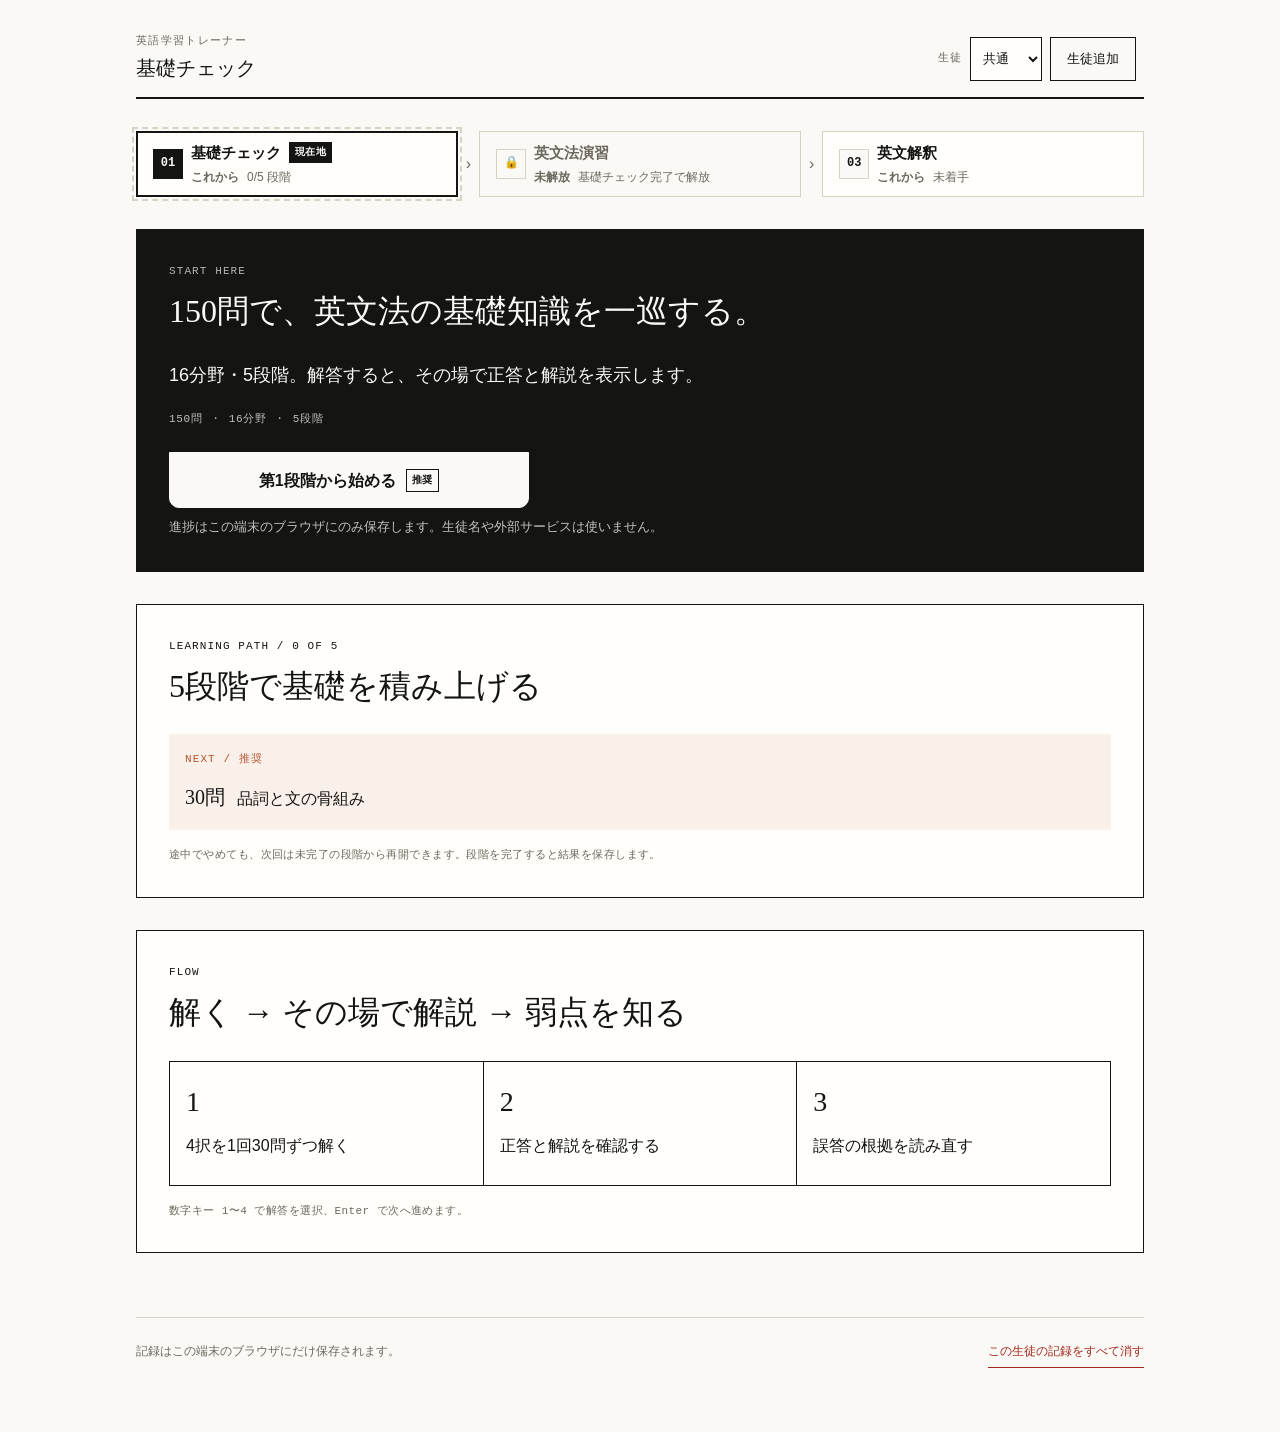
==== index.html @ fbacd0f4 "3モジュールを単一アプリへ統合 基礎チェック・英文法演習・英文解釈を、共通のシェルに差し込む 1つのアプリへ統合した。  - 生徒識別を shared/identity.js に一本化（従来は 生徒I" ====
<!doctype html>
<html lang="ja">
<head>
  <meta charset="utf-8">
  <meta name="viewport" content="width=device-width, initial-scale=1">
  <meta name="description" content="基礎チェック・英文法演習・英文解釈を1つにまとめた英語学習トレーナー">
  <title>英語学習トレーナー</title>
  <link rel="icon" href="data:,">
  <link rel="stylesheet" href="shared/styles.css?v=20260726-unified">
  <!-- 表示中のモジュールのCSSだけをここへ差し込む（router.js が切り替える） -->
  <link rel="stylesheet" id="moduleStyles">
</head>
<body>
  <noscript>このアプリの利用にはJavaScriptが必要です。</noscript>
  <!-- 生徒別クラウド同期。9プロジェクトで共有している vendored ファイルのため編集しない。 -->
  <script src="shared/vendor/harness/cloud.js?v=0.1.0"></script>
  <script type="module" src="shared/shell.js?v=20260726-unified"></script>
</body>
</html>
---- shared/styles.css ----
/* ============================================================
   shared/styles.css — デザイントークンの唯一の定義 ＋ シェルの外装

   統合前は3つのstyles.cssが各自 :root を定義し、状態色の名前が
   green/ok・red/ng/danger・amber/warn とばらついていた。
   ここに集約し、モジュール側はトークンを再定義しない。

   余白は「役割で固定」する。整列改修で採用した規則を正本とする:
     グループ内の最大余白(16) < グループ間の最小余白(32)
   ============================================================ */

:root {
  /* 色 */
  --ink: #141413;
  --parchment: #faf9f6;
  --paper: #fffefa;
  --line: #d8d2c4;
  --muted: #6d685e;
  --clay: #b5532e;
  --ok: #16733a;
  --ng: #a5271c;
  --warn: #8a5d00;

  /* 書体 */
  --sans: "Segoe UI", "Hiragino Kaku Gothic ProN", Meiryo, sans-serif;
  --serif: Georgia, "Hiragino Mincho ProN", "Yu Mincho", serif;
  --mono: "JetBrains Mono", Consolas, monospace;

  /* 余白（役割で固定し、全モジュールで再利用する） */
  --gap-inline: 4px;
  --gap-tight: 8px;
  --gap-group: 16px;
  --gap-section: 32px;
  --gap-band: 64px;

  /* レイアウト */
  --content-max: 1040px;
  --tap-min: 44px;
}

* { box-sizing: border-box; }

body {
  margin: 0;
  background: var(--parchment);
  color: var(--ink);
  font-family: var(--sans);
  line-height: 1.7;
}

button { font: inherit; }

button:focus-visible,
a:focus-visible,
select:focus-visible {
  outline: 3px solid var(--clay);
  outline-offset: 3px;
}

h1, h2, h3, p { margin-top: 0; }
h1 { font-family: var(--serif); font-size: 20px; font-weight: 500; line-height: 1.3; margin-bottom: 0; }
h2 { font-family: var(--serif); font-size: 32px; font-weight: 500; line-height: 1.3; }
h3 { font-size: 18px; line-height: 1.45; }

.muted { color: var(--muted); }
.hidden { display: none !important; }

/* ---- シェル外装 ------------------------------------------- */

.appShell {
  max-width: var(--content-max);
  margin: 0 auto;
  padding: var(--gap-section) var(--gap-group) var(--gap-band);
}

.appHeader {
  border-bottom: 2px solid var(--ink);
  padding-bottom: var(--gap-group);
  margin-bottom: var(--gap-section);
}

.appHeader__row {
  display: flex;
  flex-wrap: wrap;
  align-items: flex-end;
  justify-content: space-between;
  gap: var(--gap-group);
}

.appHeader__brand .eyebrow {
  font-family: var(--mono);
  font-size: 11px;
  letter-spacing: .12em;
  text-transform: uppercase;
  color: var(--muted);
  margin: 0 0 var(--gap-inline);
}

/* ---- 生徒切替・設定 --------------------------------------- */

.appHeader__tools {
  display: flex;
  align-items: center;
  gap: var(--gap-tight);
  flex-wrap: wrap;
}

.studentPicker {
  display: flex;
  align-items: center;
  gap: var(--gap-tight);
}

.studentPicker label {
  font-family: var(--mono);
  font-size: 11px;
  letter-spacing: .08em;
  text-transform: uppercase;
  color: var(--muted);
}

.studentPicker select {
  min-height: var(--tap-min);
  border: 1px solid var(--ink);
  border-radius: 0;
  background: var(--paper);
  color: var(--ink);
  padding: var(--gap-tight) var(--gap-group) var(--gap-tight) var(--gap-tight);
}

.ghostButton {
  min-height: var(--tap-min);
  border: 1px solid var(--ink);
  border-radius: 0;
  background: transparent;
  color: var(--ink);
  cursor: pointer;
  padding: var(--gap-tight) var(--gap-group);
  font-size: 13px;
}
.ghostButton:hover { background: var(--ink); color: var(--parchment); }

.shareStatus {
  font-family: var(--mono);
  font-size: 11px;
  letter-spacing: .04em;
  color: var(--muted);
}
.shareStatus[data-tone="ok"] { color: var(--ok); }
.shareStatus[data-tone="ng"] { color: var(--ng); }

/* ---- 学習フロー ステッパー --------------------------------- */
/* 統合前は shared/flow-nav.js が独自の色を持っていた。トークンへ統合。 */

.flowNav { margin: 0 0 var(--gap-section); }
.flowNav__list {
  list-style: none;
  display: flex;
  align-items: stretch;
  gap: var(--gap-tight);
  margin: 0;
  padding: 0;
  flex-wrap: wrap;
}
.flowNav__sep { display: flex; align-items: center; color: var(--muted); flex: 0 0 auto; }
.flowNav__item { flex: 1 1 200px; min-width: 0; display: flex; }

.flowNav__link {
  display: flex;
  align-items: center;
  gap: var(--gap-tight);
  width: 100%;
  min-height: 56px;
  padding: var(--gap-tight) var(--gap-group);
  border: 1px solid var(--line);
  background: var(--paper);
  color: var(--ink);
  text-decoration: none;
  cursor: pointer;
  text-align: left;
  font: inherit;
}
button.flowNav__link:hover,
a.flowNav__link:hover { border-color: var(--ink); }

.flowNav__badge {
  flex: 0 0 auto;
  width: 30px;
  height: 30px;
  display: flex;
  align-items: center;
  justify-content: center;
  font-family: var(--mono);
  font-size: 12px;
  font-weight: 700;
  border: 1px solid var(--line);
  background: var(--parchment);
}

.flowNav__body { display: flex; flex-direction: column; gap: 2px; min-width: 0; }
.flowNav__name { display: flex; align-items: center; gap: var(--gap-tight); }
.flowNav__mod { font-weight: 700; font-size: 15px; white-space: nowrap; overflow: hidden; text-overflow: ellipsis; }
.flowNav__you {
  flex: 0 0 auto;
  font-family: var(--mono);
  font-size: 10px;
  font-weight: 700;
  color: var(--parchment);
  background: var(--ink);
  padding: 2px 6px;
  letter-spacing: .04em;
}
.flowNav__status { display: flex; align-items: baseline; gap: var(--gap-tight); font-size: 12px; color: var(--muted); flex-wrap: wrap; }
.flowNav__stateLabel { font-weight: 600; }

/* 状態は色だけでなくバッジ記号と文字ラベルでも示す */
.flowNav__item--done .flowNav__badge { color: var(--ok); border-color: var(--ok); }
.flowNav__item--done .flowNav__stateLabel { color: var(--ok); }
.flowNav__item--current .flowNav__link { border-color: var(--ink); border-width: 2px; padding: 7px 15px; }
.flowNav__item--current .flowNav__badge { background: var(--ink); color: var(--parchment); border-color: var(--ink); }
.flowNav__item--locked .flowNav__link { background: var(--parchment); color: var(--muted); cursor: not-allowed; }
.flowNav__item--locked .flowNav__mod { color: var(--muted); }
.flowNav__item--viewing .flowNav__link { outline: 2px dashed var(--line); outline-offset: 2px; }

/* ---- 横断の「つづきから」 ---------------------------------- */
/* 表示中の画面が推奨導線上の現在地と一致するときは shell.js が非表示にする。
   1画面の主要アクションを1つに保つため、モジュール側のCTAと二重にしない。 */

.nextAction {
  display: flex;
  flex-wrap: wrap;
  align-items: center;
  justify-content: space-between;
  gap: var(--gap-group);
  background: var(--ink);
  color: var(--parchment);
  padding: var(--gap-group) var(--gap-section);
  margin-bottom: var(--gap-section);
}

.nextAction__label {
  font-family: var(--mono);
  font-size: 11px;
  letter-spacing: .1em;
  text-transform: uppercase;
  color: rgba(250, 249, 246, .75);
  margin: 0;
}

.nextAction__cta {
  min-height: 56px;
  padding: var(--gap-tight) 22px;
  border: 1px solid var(--parchment);
  border-radius: 0;
  background: var(--parchment);
  color: var(--ink);
  font-size: 16px;
  font-weight: 700;
  cursor: pointer;
}
.nextAction__cta:hover { background: #fff; }

@media (max-width: 640px) {
  .nextAction { flex-direction: column; align-items: stretch; padding: var(--gap-group); }
  .nextAction__cta { width: 100%; }
}

/* ---- フッター --------------------------------------------- */

.appFooter {
  display: flex;
  flex-wrap: wrap;
  align-items: center;
  justify-content: space-between;
  gap: var(--gap-group);
  border-top: 1px solid var(--line);
  color: var(--muted);
  font-size: 12px;
  margin-top: var(--gap-band);
  padding-top: var(--gap-group);
}
.appFooter p { margin: 0; }

.dangerButton {
  background: transparent;
  color: var(--ng);
  border: 0;
  border-bottom: 1px solid currentColor;
  min-height: 34px;
  padding: var(--gap-inline) 0;
  cursor: pointer;
}
.dangerButton:hover { color: #7d160f; }

@media (max-width: 640px) {
  .appShell { padding: var(--gap-group) var(--gap-group) var(--gap-band); }
  .flowNav__list { flex-direction: column; align-items: stretch; }
  .flowNav__sep { display: none; }
  .flowNav__item { flex: 1 1 auto; }
  .appHeader__row { align-items: flex-start; flex-direction: column; }
  .appHeader__tools { width: 100%; }
  .appFooter { align-items: flex-start; flex-direction: column; }
}
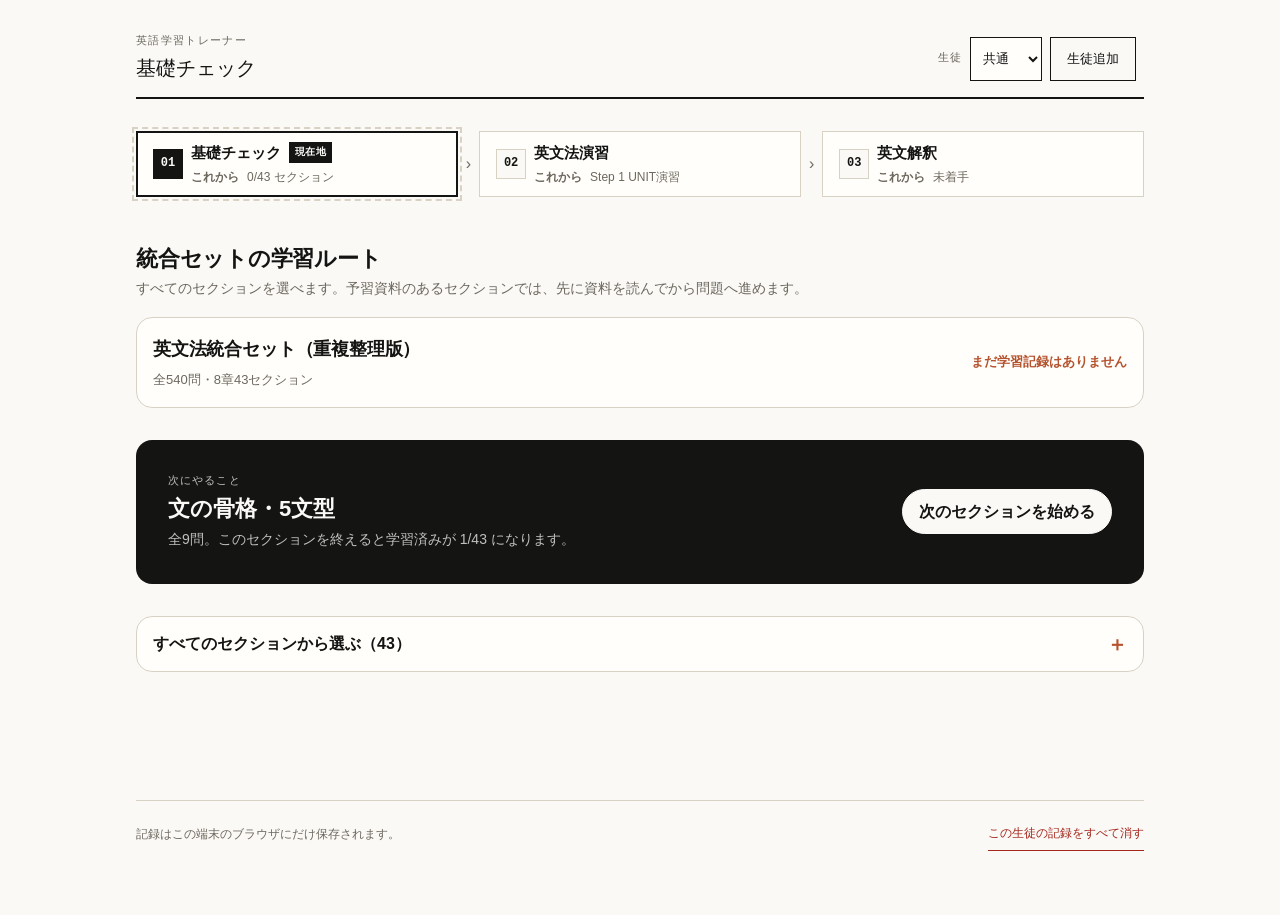
==== commit fa253c2c: "英文法トレーナーv2の統合学習導線を完成" ====
--- a/index.html
+++ b/index.html
@@ -6,7 +6,7 @@
   <meta name="description" content="基礎チェック・英文法演習・英文解釈を1つにまとめた英語学習トレーナー">
   <title>英語学習トレーナー</title>
   <link rel="icon" href="data:,">
-  <link rel="stylesheet" href="shared/styles.css?v=20260726-unified">
+  <link rel="stylesheet" href="shared/styles.css?v=20260804-grammar200q-v9">
   <!-- 表示中のモジュールのCSSだけをここへ差し込む（router.js が切り替える） -->
   <link rel="stylesheet" id="moduleStyles">
 </head>
@@ -14,6 +14,6 @@
   <noscript>このアプリの利用にはJavaScriptが必要です。</noscript>
   <!-- 生徒別クラウド同期。9プロジェクトで共有している vendored ファイルのため編集しない。 -->
   <script src="shared/vendor/harness/cloud.js?v=0.1.0"></script>
-  <script type="module" src="shared/shell.js?v=20260726-unified"></script>
+  <script type="module" src="shared/shell.js?v=20260804-grammar200q-v9"></script>
 </body>
 </html>
--- a/shared/styles.css
+++ b/shared/styles.css
@@ -20,6 +20,8 @@
   --ok: #16733a;
   --ng: #a5271c;
   --warn: #8a5d00;
+  --ok-bg: #edf6ee;
+  --ng-bg: #f8ecea;
 
   /* 書体 */
   --sans: "Segoe UI", "Hiragino Kaku Gothic ProN", Meiryo, sans-serif;
@@ -33,8 +35,14 @@
   --gap-section: 32px;
   --gap-band: 64px;
 
+  /* 形状（モジュール間で同じ役割に使う） */
+  --radius-card: 16px;
+  --radius-pill: 999px;
+
   /* レイアウト */
   --content-max: 1040px;
+  --module-max: var(--content-max);
+  --module-inline: 0px;
   --tap-min: 44px;
 }
 
@@ -52,7 +60,8 @@
 
 button:focus-visible,
 a:focus-visible,
-select:focus-visible {
+select:focus-visible,
+summary:focus-visible {
   outline: 3px solid var(--clay);
   outline-offset: 3px;
 }
@@ -152,7 +161,12 @@
 /* ---- 学習フロー ステッパー --------------------------------- */
 /* 統合前は shared/flow-nav.js が独自の色を持っていた。トークンへ統合。 */
 
-.flowNav { margin: 0 0 var(--gap-section); }
+.flowNav {
+  width: 100%;
+  max-width: var(--module-max);
+  margin: 0 auto var(--gap-section);
+  padding: 0 var(--module-inline);
+}
 .flowNav__list {
   list-style: none;
   display: flex;
@@ -265,6 +279,10 @@
   .nextAction__cta { width: 100%; }
 }
 
+@media (max-width: 480px) {
+  :root { --module-inline: 12px; }
+}
+
 /* ---- フッター --------------------------------------------- */
 
 .appFooter {
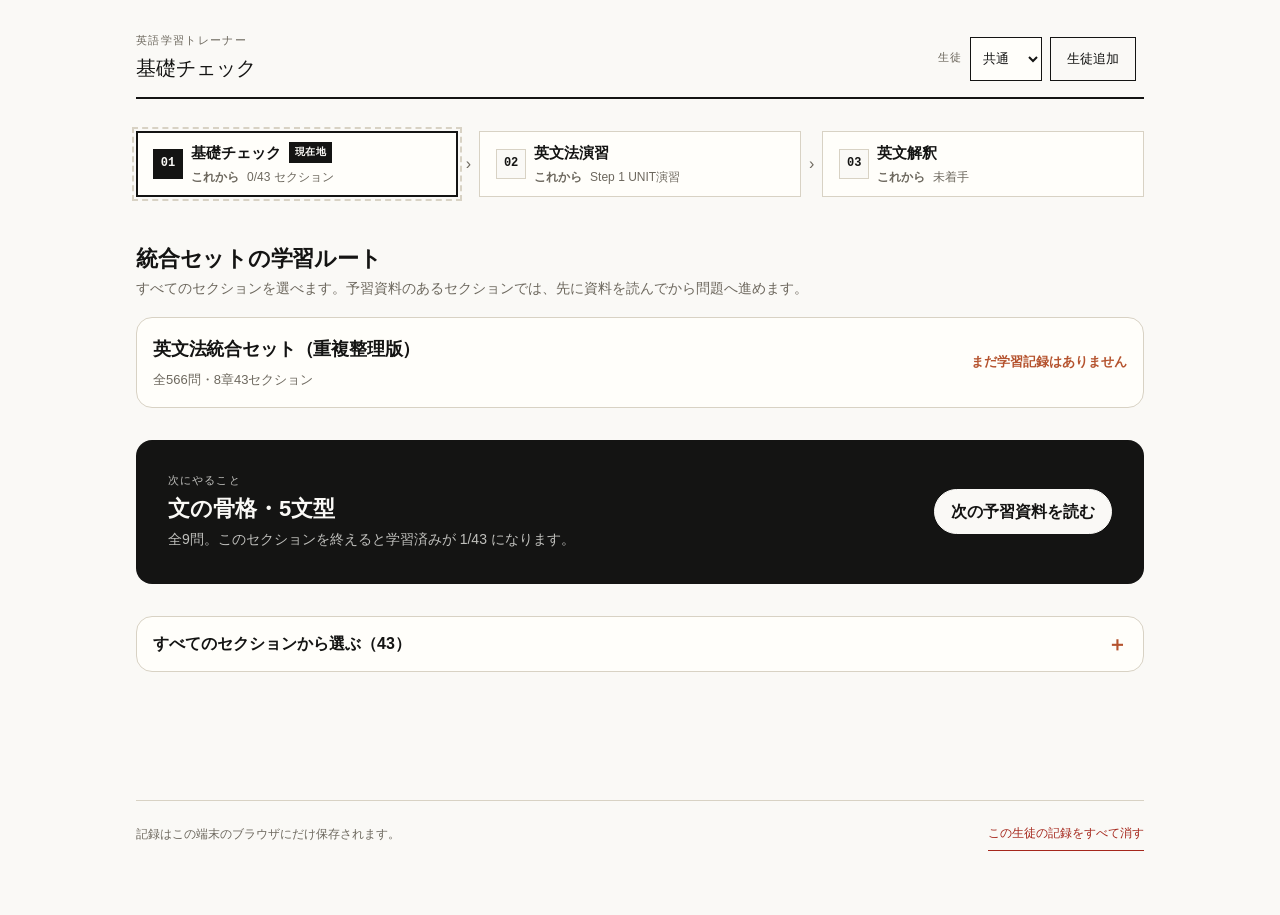
==== commit b5817547: "基礎チェックの次セクションを予習資料から開始" ====
--- a/index.html
+++ b/index.html
@@ -6,7 +6,7 @@
   <meta name="description" content="基礎チェック・英文法演習・英文解釈を1つにまとめた英語学習トレーナー">
   <title>英語学習トレーナー</title>
   <link rel="icon" href="data:,">
-  <link rel="stylesheet" href="shared/styles.css?v=20260804-grammar200q-v9">
+  <link rel="stylesheet" href="shared/styles.css?v=20260804-grammar200q-v10">
   <!-- 表示中のモジュールのCSSだけをここへ差し込む（router.js が切り替える） -->
   <link rel="stylesheet" id="moduleStyles">
 </head>
@@ -14,6 +14,6 @@
   <noscript>このアプリの利用にはJavaScriptが必要です。</noscript>
   <!-- 生徒別クラウド同期。9プロジェクトで共有している vendored ファイルのため編集しない。 -->
   <script src="shared/vendor/harness/cloud.js?v=0.1.0"></script>
-  <script type="module" src="shared/shell.js?v=20260804-grammar200q-v9"></script>
+  <script type="module" src="shared/shell.js?v=20260804-grammar200q-v10"></script>
 </body>
 </html>
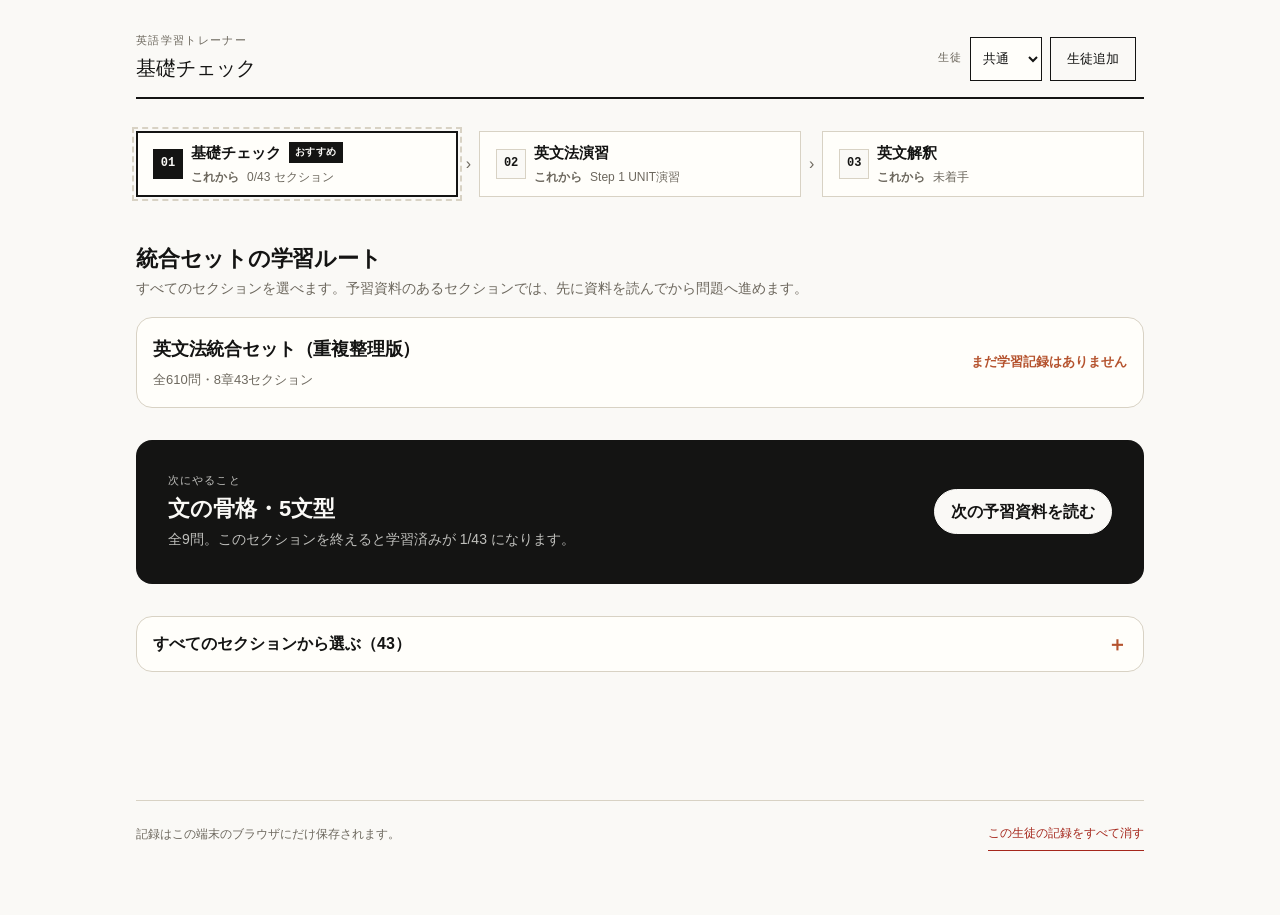
==== commit ad4fd694: "学習フローとモバイル導線を改善" ====
--- a/index.html
+++ b/index.html
@@ -6,7 +6,7 @@
   <meta name="description" content="基礎チェック・英文法演習・英文解釈を1つにまとめた英語学習トレーナー">
   <title>英語学習トレーナー</title>
   <link rel="icon" href="data:,">
-  <link rel="stylesheet" href="shared/styles.css?v=20260804-grammar200q-v10">
+  <link rel="stylesheet" href="shared/styles.css?v=20260809-ux-flow-v1">
   <!-- 表示中のモジュールのCSSだけをここへ差し込む（router.js が切り替える） -->
   <link rel="stylesheet" id="moduleStyles">
 </head>
@@ -14,6 +14,6 @@
   <noscript>このアプリの利用にはJavaScriptが必要です。</noscript>
   <!-- 生徒別クラウド同期。9プロジェクトで共有している vendored ファイルのため編集しない。 -->
   <script src="shared/vendor/harness/cloud.js?v=0.1.0"></script>
-  <script type="module" src="shared/shell.js?v=20260804-grammar200q-v10"></script>
+  <script type="module" src="shared/shell.js?v=20260809-ux-flow-v1"></script>
 </body>
 </html>
--- a/shared/styles.css
+++ b/shared/styles.css
@@ -167,6 +167,7 @@
   margin: 0 auto var(--gap-section);
   padding: 0 var(--module-inline);
 }
+.flowNav__details > summary { display: none; }
 .flowNav__list {
   list-style: none;
   display: flex;
@@ -236,49 +237,6 @@
 .flowNav__item--locked .flowNav__mod { color: var(--muted); }
 .flowNav__item--viewing .flowNav__link { outline: 2px dashed var(--line); outline-offset: 2px; }
 
-/* ---- 横断の「つづきから」 ---------------------------------- */
-/* 表示中の画面が推奨導線上の現在地と一致するときは shell.js が非表示にする。
-   1画面の主要アクションを1つに保つため、モジュール側のCTAと二重にしない。 */
-
-.nextAction {
-  display: flex;
-  flex-wrap: wrap;
-  align-items: center;
-  justify-content: space-between;
-  gap: var(--gap-group);
-  background: var(--ink);
-  color: var(--parchment);
-  padding: var(--gap-group) var(--gap-section);
-  margin-bottom: var(--gap-section);
-}
-
-.nextAction__label {
-  font-family: var(--mono);
-  font-size: 11px;
-  letter-spacing: .1em;
-  text-transform: uppercase;
-  color: rgba(250, 249, 246, .75);
-  margin: 0;
-}
-
-.nextAction__cta {
-  min-height: 56px;
-  padding: var(--gap-tight) 22px;
-  border: 1px solid var(--parchment);
-  border-radius: 0;
-  background: var(--parchment);
-  color: var(--ink);
-  font-size: 16px;
-  font-weight: 700;
-  cursor: pointer;
-}
-.nextAction__cta:hover { background: #fff; }
-
-@media (max-width: 640px) {
-  .nextAction { flex-direction: column; align-items: stretch; padding: var(--gap-group); }
-  .nextAction__cta { width: 100%; }
-}
-
 @media (max-width: 480px) {
   :root { --module-inline: 12px; }
 }
@@ -312,7 +270,20 @@
 
 @media (max-width: 640px) {
   .appShell { padding: var(--gap-group) var(--gap-group) var(--gap-band); }
-  .flowNav__list { flex-direction: column; align-items: stretch; }
+  .flowNav__details { border: 1px solid var(--line); background: var(--paper); }
+  .flowNav__details > summary {
+    display: flex;
+    align-items: center;
+    justify-content: space-between;
+    min-height: var(--tap-min);
+    padding: var(--gap-tight) var(--gap-group);
+    cursor: pointer;
+    font-size: 13px;
+    font-weight: 700;
+  }
+  .flowNav__details[open] > summary { border-bottom: 1px solid var(--line); }
+  .flowNav__details > summary::after { content: "一覧"; color: var(--muted); font-weight: 400; }
+  .flowNav__list { flex-direction: column; align-items: stretch; gap: var(--gap-tight); padding: var(--gap-tight); }
   .flowNav__sep { display: none; }
   .flowNav__item { flex: 1 1 auto; }
   .appHeader__row { align-items: flex-start; flex-direction: column; }
